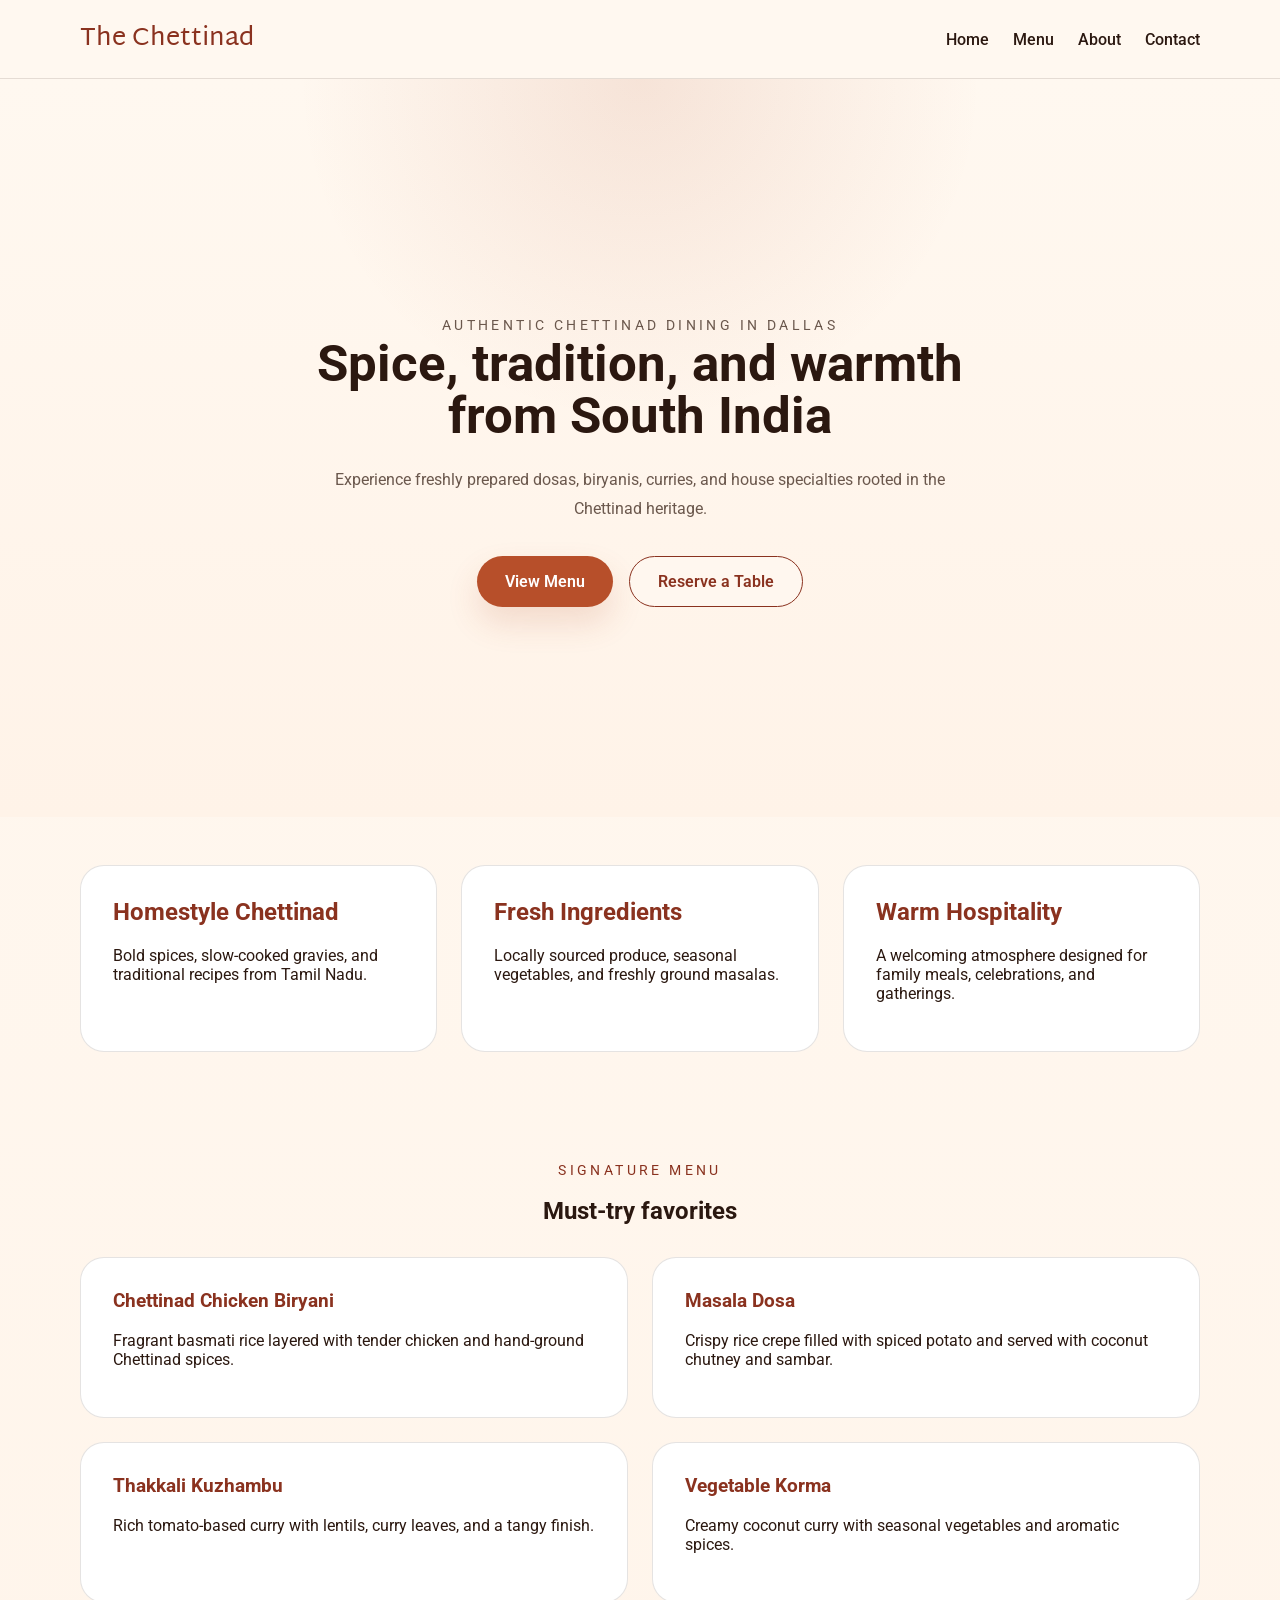
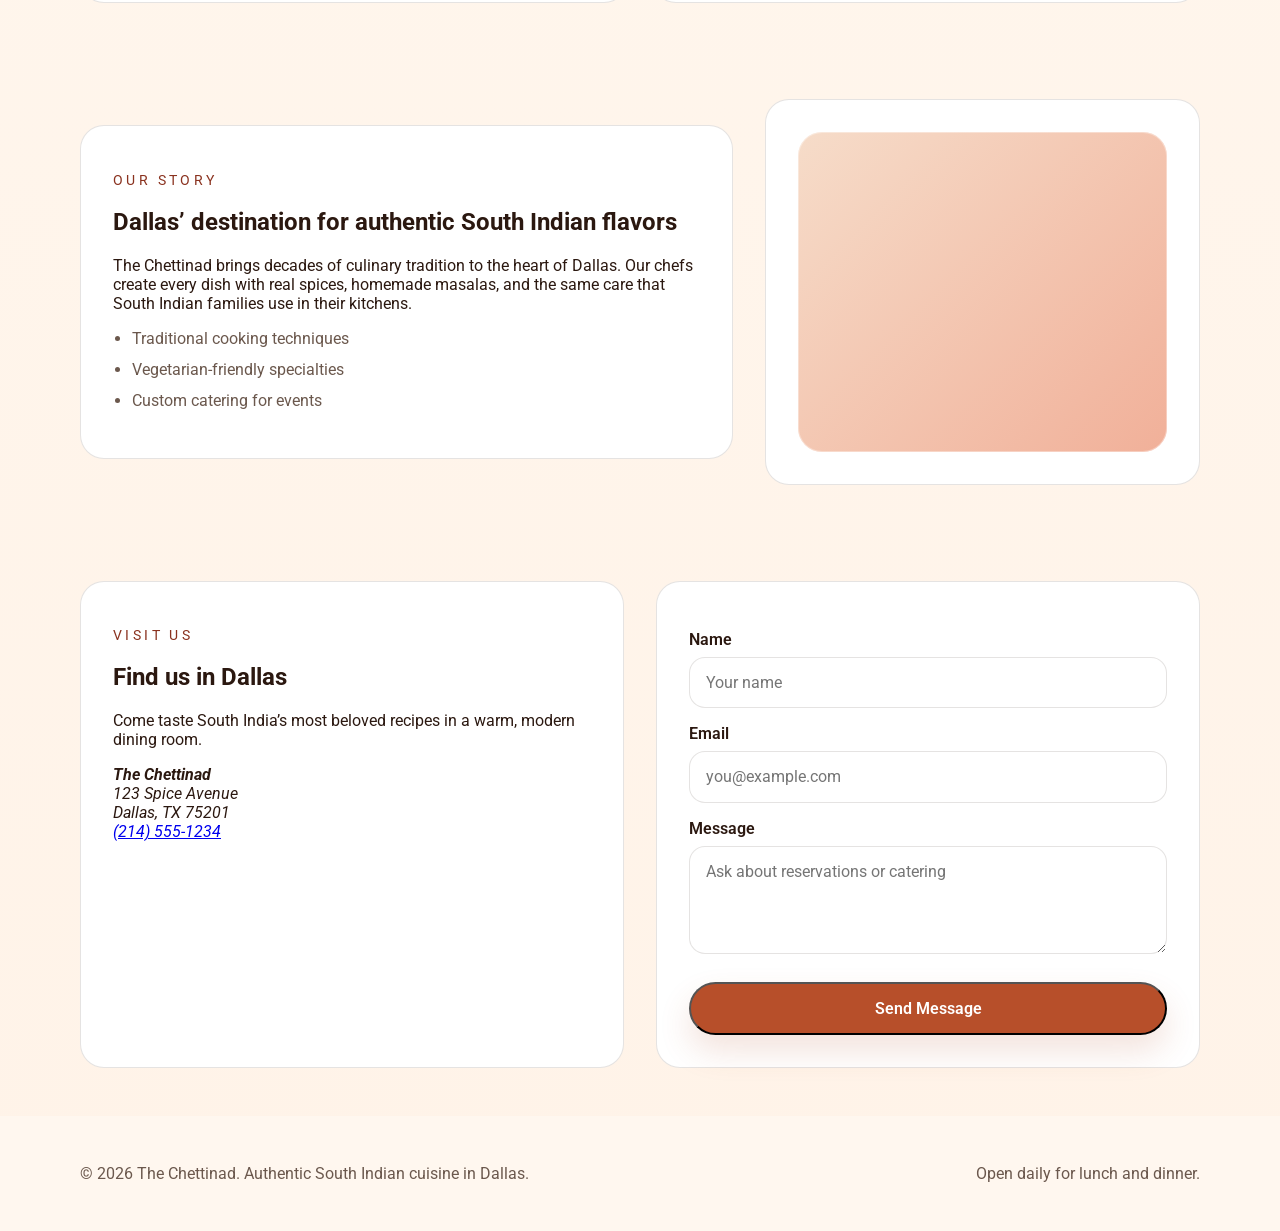
==== index.html @ 80319d09 "Initial commit: The Chettinad restaurant website" ====
<!DOCTYPE html>
<html lang="en">
<head>
  <meta charset="UTF-8" />
  <meta name="viewport" content="width=device-width, initial-scale=1.0" />
  <title>The Chettinad | South Indian Restaurant in Dallas</title>
  <meta name="description" content="The Chettinad is an authentic South Indian restaurant in Dallas serving Chettinad cuisine, dosas, biryanis, curries, and more." />
  <link rel="preconnect" href="https://fonts.googleapis.com" />
  <link rel="preconnect" href="https://fonts.gstatic.com" crossorigin />
  <link href="https://fonts.googleapis.com/css2?family=Roboto:wght@400;500;700&family=Martel+Sans:wght@600;700&display=swap" rel="stylesheet" />
  <link rel="stylesheet" href="styles.css" />
</head>
<body>
  <header class="site-header">
    <div class="container header-inner">
      <a href="#home" class="brand">The Chettinad</a>
      <button class="nav-toggle" aria-label="Toggle navigation">Menu</button>
      <nav class="site-nav">
        <a href="#home">Home</a>
        <a href="#menu">Menu</a>
        <a href="#about">About</a>
        <a href="#contact">Contact</a>
      </nav>
    </div>
  </header>

  <main>
    <section class="hero" id="home">
      <div class="container hero-content">
        <p class="eyebrow">Authentic Chettinad dining in Dallas</p>
        <h1>Spice, tradition, and warmth from South India</h1>
        <p>Experience freshly prepared dosas, biryanis, curries, and house specialties rooted in the Chettinad heritage.</p>
        <div class="hero-actions">
          <a class="button primary" href="#menu">View Menu</a>
          <a class="button secondary" href="#contact">Reserve a Table</a>
        </div>
      </div>
    </section>

    <section class="features container">
      <article class="feature-card">
        <h2>Homestyle Chettinad</h2>
        <p>Bold spices, slow-cooked gravies, and traditional recipes from Tamil Nadu.</p>
      </article>
      <article class="feature-card">
        <h2>Fresh Ingredients</h2>
        <p>Locally sourced produce, seasonal vegetables, and freshly ground masalas.</p>
      </article>
      <article class="feature-card">
        <h2>Warm Hospitality</h2>
        <p>A welcoming atmosphere designed for family meals, celebrations, and gatherings.</p>
      </article>
    </section>

    <section class="section-menu" id="menu">
      <div class="container section-header">
        <p class="eyebrow">Signature Menu</p>
        <h2>Must-try favorites</h2>
      </div>
      <div class="menu-grid container">
        <article class="menu-item">
          <h3>Chettinad Chicken Biryani</h3>
          <p>Fragrant basmati rice layered with tender chicken and hand-ground Chettinad spices.</p>
        </article>
        <article class="menu-item">
          <h3>Masala Dosa</h3>
          <p>Crispy rice crepe filled with spiced potato and served with coconut chutney and sambar.</p>
        </article>
        <article class="menu-item">
          <h3>Thakkali Kuzhambu</h3>
          <p>Rich tomato-based curry with lentils, curry leaves, and a tangy finish.</p>
        </article>
        <article class="menu-item">
          <h3>Vegetable Korma</h3>
          <p>Creamy coconut curry with seasonal vegetables and aromatic spices.</p>
        </article>
      </div>
    </section>

    <section class="section-about" id="about">
      <div class="container about-grid">
        <div>
          <p class="eyebrow">Our Story</p>
          <h2>Dallas’ destination for authentic South Indian flavors</h2>
          <p>The Chettinad brings decades of culinary tradition to the heart of Dallas. Our chefs create every dish with real spices, homemade masalas, and the same care that South Indian families use in their kitchens.</p>
          <ul>
            <li>Traditional cooking techniques</li>
            <li>Vegetarian-friendly specialties</li>
            <li>Custom catering for events</li>
          </ul>
        </div>
        <div class="about-image">
          <div class="image-block"></div>
        </div>
      </div>
    </section>

    <section class="section-contact" id="contact">
      <div class="container contact-grid">
        <div>
          <p class="eyebrow">Visit Us</p>
          <h2>Find us in Dallas</h2>
          <p>Come taste South India’s most beloved recipes in a warm, modern dining room.</p>
          <address>
            <strong>The Chettinad</strong><br />
            123 Spice Avenue<br />
            Dallas, TX 75201<br />
            <a href="tel:+12145551234">(214) 555-1234</a>
          </address>
        </div>
        <form class="contact-form" action="#" method="post">
          <label for="name">Name</label>
          <input type="text" id="name" name="name" placeholder="Your name" required />
          <label for="email">Email</label>
          <input type="email" id="email" name="email" placeholder="you@example.com" required />
          <label for="message">Message</label>
          <textarea id="message" name="message" rows="4" placeholder="Ask about reservations or catering"></textarea>
          <button type="submit" class="button primary">Send Message</button>
        </form>
      </div>
    </section>
  </main>

  <footer class="site-footer">
    <div class="container footer-inner">
      <p>© 2026 The Chettinad. Authentic South Indian cuisine in Dallas.</p>
      <p>Open daily for lunch and dinner.</p>
    </div>
  </footer>

  <script src="script.js"></script>
</body>
</html>
---- styles.css ----
:root {
  --bg: #fff8f0;
  --surface: #fff;
  --text: #2b1810;
  --muted: #6b584d;
  --accent: #b74f2a;
  --accent-dark: #8a321f;
  --accent-soft: #f6dcc9;
  --border: rgba(43, 24, 16, 0.12);
}

* {
  box-sizing: border-box;
}

html {
  scroll-behavior: smooth;
}

body {
  margin: 0;
  font-family: "Roboto", sans-serif;
  color: var(--text);
  background: linear-gradient(180deg, #fff8f0 0%, #fff3e8 100%);
}

img {
  max-width: 100%;
  display: block;
}

button,
input,
textarea {
  font: inherit;
}

.container {
  width: min(1120px, calc(100% - 2rem));
  margin: 0 auto;
}

.site-header {
  position: sticky;
  top: 0;
  z-index: 10;
  backdrop-filter: blur(14px);
  background: rgba(255, 248, 240, 0.92);
  border-bottom: 1px solid var(--border);
}

.header-inner {
  display: flex;
  align-items: center;
  justify-content: space-between;
  gap: 1rem;
  padding: 1rem 0;
}

.brand {
  font-family: "Martel Sans", sans-serif;
  font-size: 1.6rem;
  color: var(--accent-dark);
  text-decoration: none;
}

.site-nav {
  display: flex;
  gap: 1.5rem;
  align-items: center;
}

.site-nav a {
  color: var(--text);
  text-decoration: none;
  font-weight: 500;
}

.nav-toggle {
  display: none;
  border: 1px solid var(--border);
  background: var(--surface);
  color: var(--text);
  padding: 0.7rem 1rem;
  border-radius: 999px;
}

.hero {
  min-height: 82vh;
  display: grid;
  place-items: center;
  background: radial-gradient(circle at top, rgba(183, 79, 42, 0.12), transparent 35%), linear-gradient(180deg, #fff8f0 0%, #fff3e8 100%);
  padding: 4rem 0;
}

.hero-content {
  text-align: center;
  max-width: 760px;
}

.eyebrow {
  text-transform: uppercase;
  letter-spacing: 0.25em;
  color: var(--accent-dark);
  font-size: 0.85rem;
  margin-bottom: 1rem;
}

.hero h1 {
  font-size: clamp(2.75rem, 4vw, 4.5rem);
  line-height: 1.02;
  margin: 0;
}

.hero p {
  margin: 1.5rem auto 0;
  max-width: 42rem;
  color: var(--muted);
  line-height: 1.8;
}

.hero-actions {
  display: flex;
  flex-wrap: wrap;
  justify-content: center;
  gap: 1rem;
  margin-top: 2rem;
}

.button {
  display: inline-flex;
  align-items: center;
  justify-content: center;
  padding: 0.95rem 1.75rem;
  border-radius: 999px;
  text-decoration: none;
  font-weight: 600;
  transition: transform 0.2s ease, box-shadow 0.2s ease;
}

.button:hover {
  transform: translateY(-1px);
}

.primary {
  background: var(--accent);
  color: #fff;
  box-shadow: 0 16px 32px rgba(183, 79, 42, 0.16);
}

.secondary {
  border: 1px solid var(--accent-dark);
  color: var(--accent-dark);
  background: rgba(255, 248, 240, 0.9);
}

.features {
  display: grid;
  grid-template-columns: repeat(3, minmax(0, 1fr));
  gap: 1.5rem;
  margin: 3rem auto;
}

.feature-card {
  background: var(--surface);
  border: 1px solid var(--border);
  padding: 2rem;
  border-radius: 24px;
}

.feature-card h2 {
  margin-top: 0;
  color: var(--accent-dark);
}

.section-header {
  text-align: center;
  margin-bottom: 2rem;
}

.section-menu,
.section-about,
.section-contact {
  padding: 3rem 0;
}

.menu-grid {
  display: grid;
  grid-template-columns: repeat(2, minmax(0, 1fr));
  gap: 1.5rem;
}

.menu-item,
.about-image,
.contact-form,
.about-grid > div,
.contact-grid > div {
  background: var(--surface);
  border: 1px solid var(--border);
  border-radius: 24px;
  padding: 2rem;
}

.menu-item h3 {
  margin-top: 0;
  color: var(--accent-dark);
}

.about-grid {
  display: grid;
  grid-template-columns: 1.5fr 1fr;
  gap: 2rem;
  align-items: center;
}

.about-image .image-block {
  min-height: 320px;
  background: linear-gradient(135deg, #f6dcc9 0%, #f1b099 100%);
  border-radius: 24px;
  box-shadow: inset 0 0 0 1px rgba(255, 255, 255, 0.35);
}

.about-grid ul {
  padding-left: 1.2rem;
  color: var(--muted);
}

.about-grid li {
  margin-bottom: 0.75rem;
}

.contact-grid {
  display: grid;
  grid-template-columns: 1fr 1fr;
  gap: 2rem;
}

.contact-form label {
  display: block;
  margin-top: 1rem;
  margin-bottom: 0.5rem;
  font-weight: 600;
}

.contact-form input,
.contact-form textarea {
  width: 100%;
  padding: 0.95rem 1rem;
  border: 1px solid var(--border);
  border-radius: 16px;
  background: #fff;
  color: var(--text);
}

.contact-form button {
  margin-top: 1.5rem;
  width: 100%;
}

.site-footer {
  padding: 2rem 0;
  background: rgba(255, 248, 240, 0.95);
}

.footer-inner {
  display: flex;
  justify-content: space-between;
  align-items: center;
  gap: 1rem;
  color: var(--muted);
}

@media (max-width: 860px) {
  .features,
  .menu-grid,
  .about-grid,
  .contact-grid {
    grid-template-columns: 1fr;
  }

  .footer-inner {
    flex-direction: column;
    text-align: center;
  }
}

@media (max-width: 720px) {
  .header-inner {
    flex-wrap: wrap;
  }

  .site-nav {
    width: 100%;
    display: none;
    flex-direction: column;
    gap: 1rem;
    padding-top: 1rem;
  }

  .site-nav.open {
    display: flex;
  }

  .nav-toggle {
    display: inline-flex;
  }
}
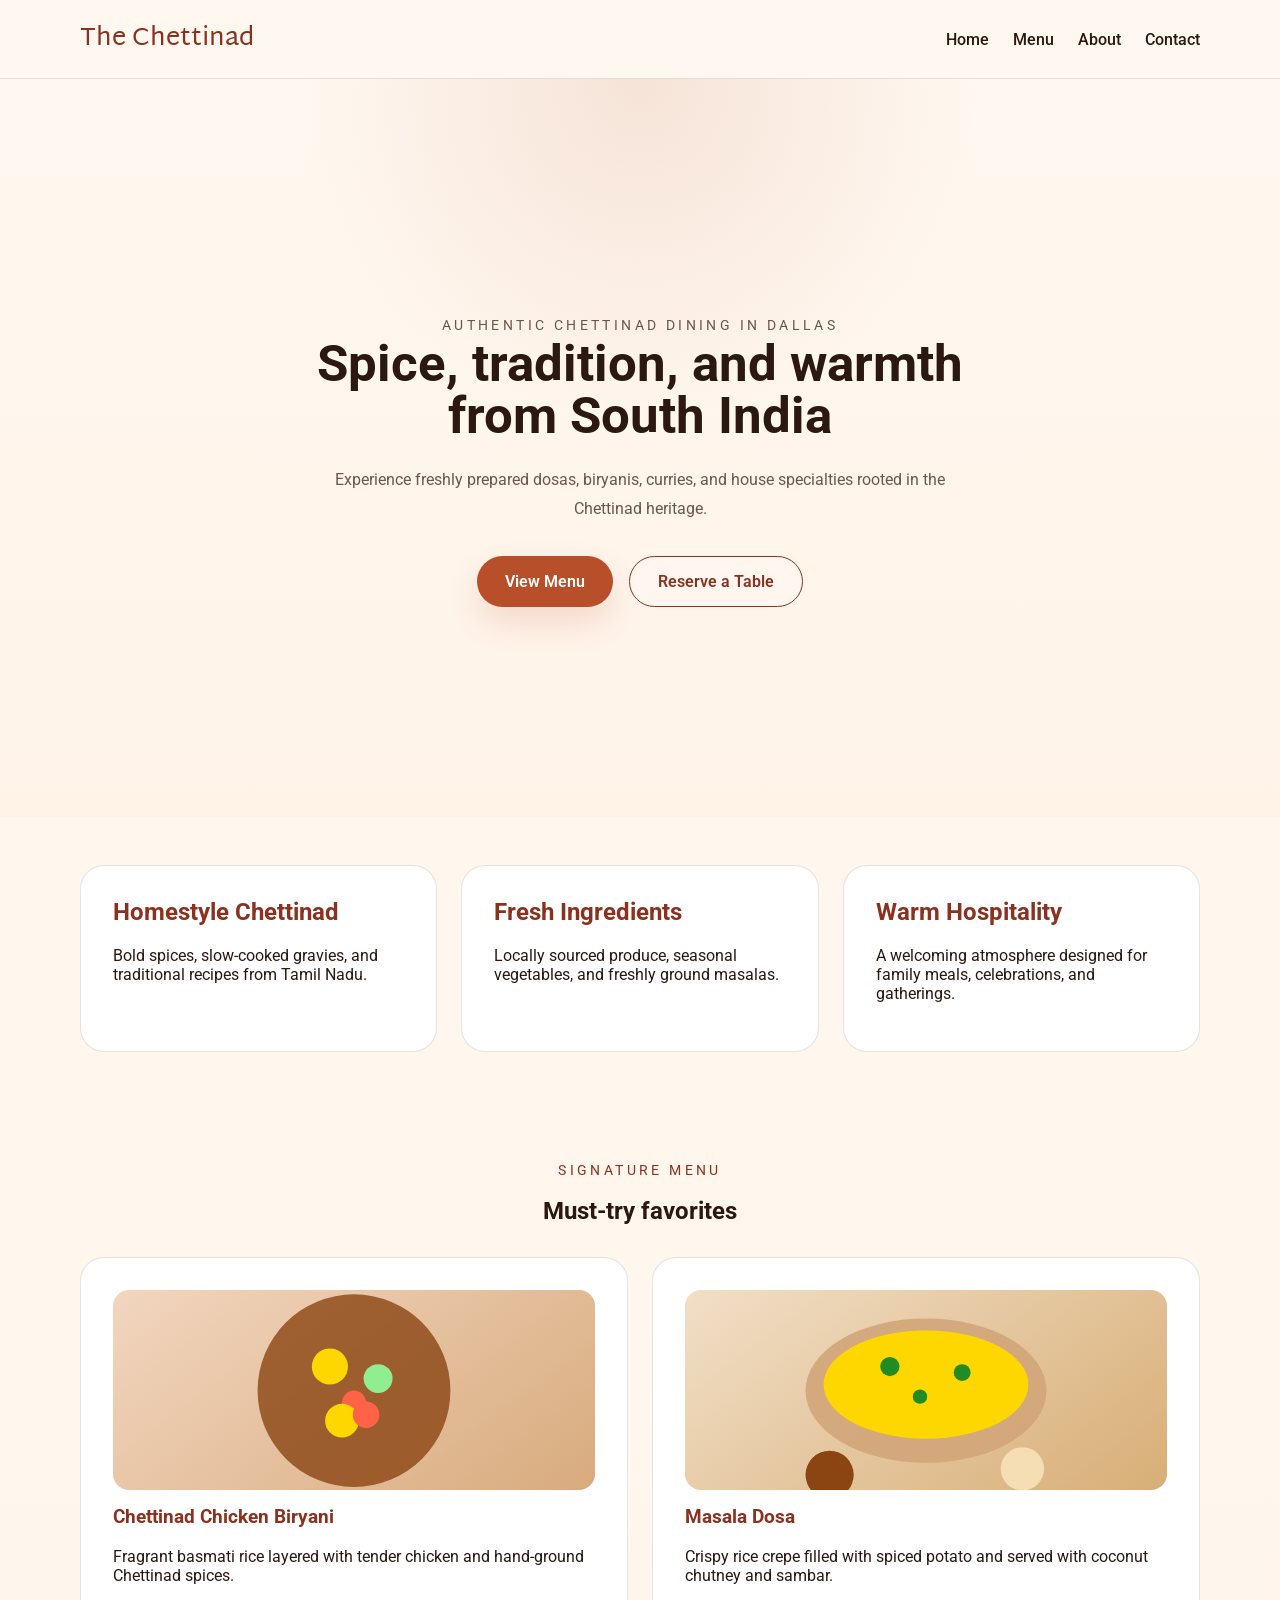
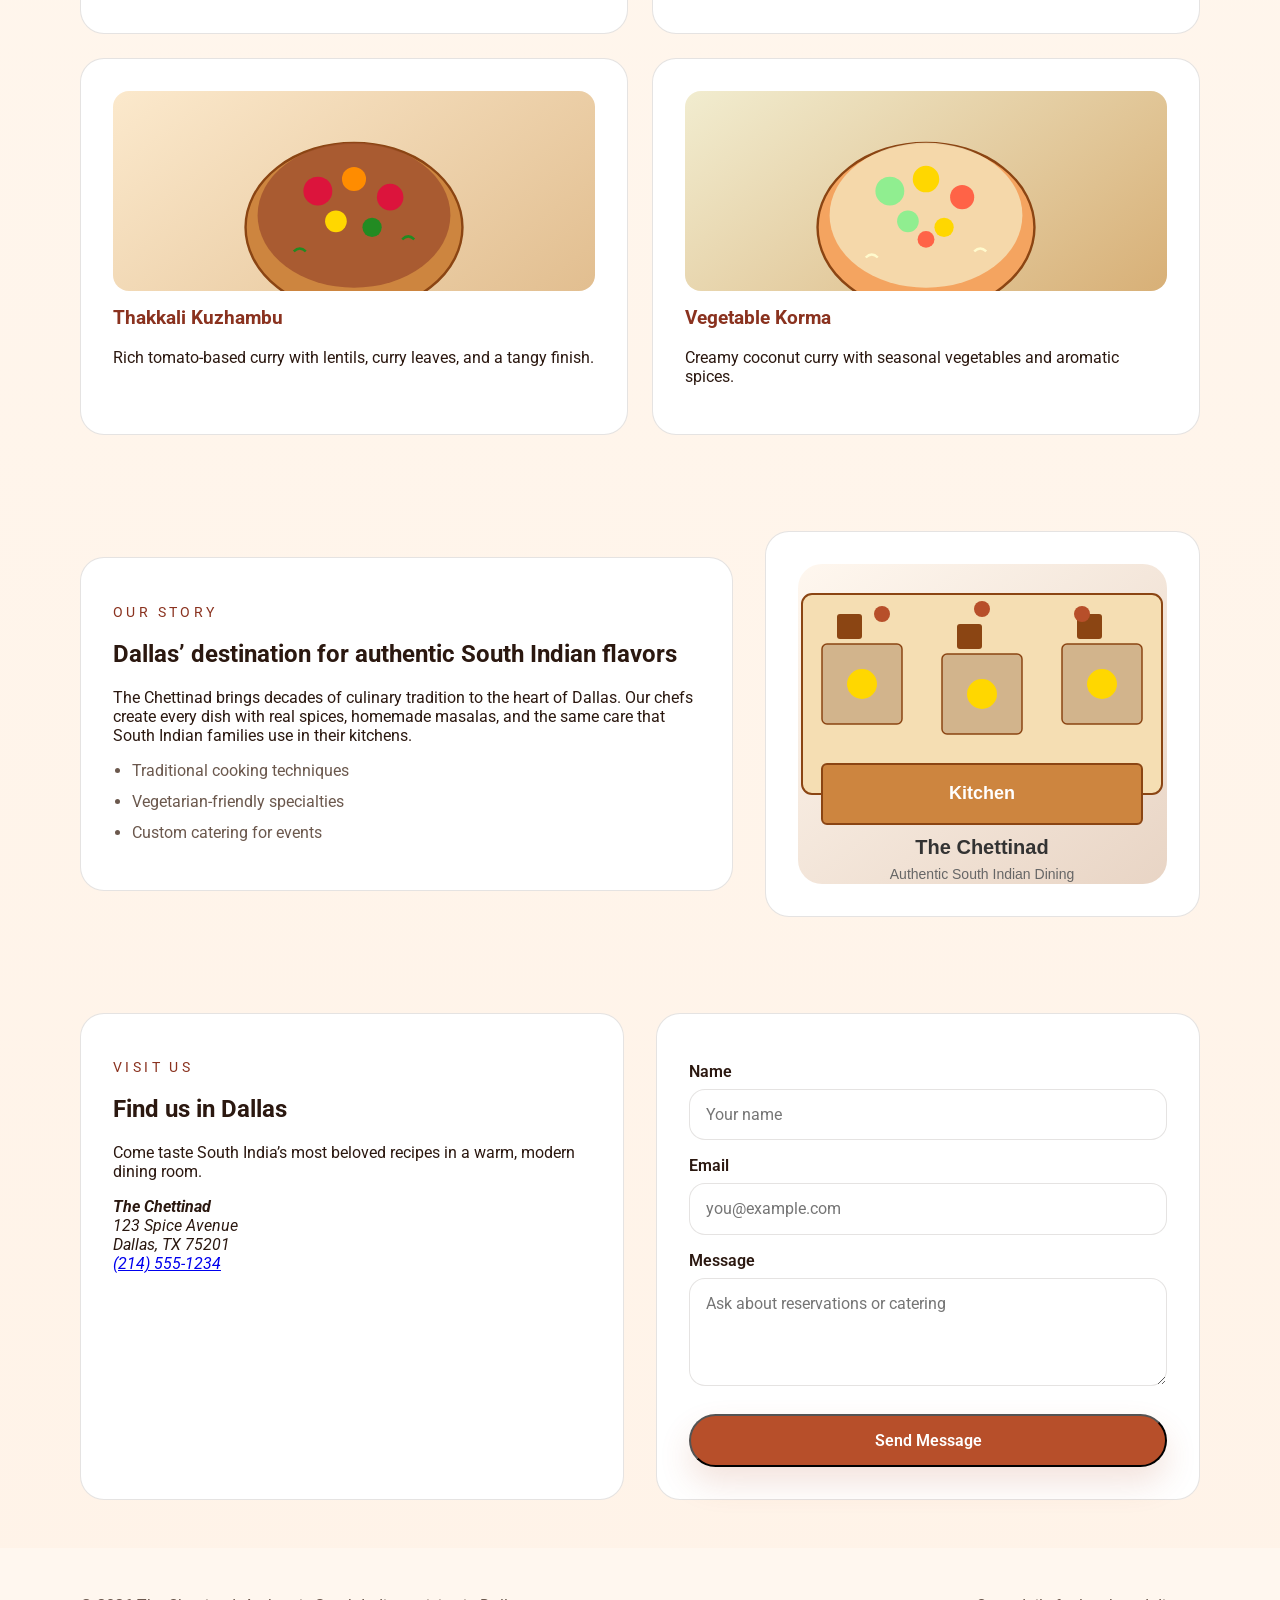
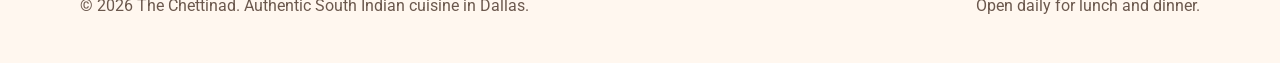
==== commit 16b388bc: "Add menu and restaurant images" ====
--- a/index.html
+++ b/index.html
@@ -59,18 +59,22 @@
       </div>
       <div class="menu-grid container">
         <article class="menu-item">
+          <img src="images/biryani.svg" alt="Chettinad Chicken Biryani" />
           <h3>Chettinad Chicken Biryani</h3>
           <p>Fragrant basmati rice layered with tender chicken and hand-ground Chettinad spices.</p>
         </article>
         <article class="menu-item">
+          <img src="images/dosa.svg" alt="Masala Dosa" />
           <h3>Masala Dosa</h3>
           <p>Crispy rice crepe filled with spiced potato and served with coconut chutney and sambar.</p>
         </article>
         <article class="menu-item">
+          <img src="images/curry.svg" alt="Thakkali Kuzhambu" />
           <h3>Thakkali Kuzhambu</h3>
           <p>Rich tomato-based curry with lentils, curry leaves, and a tangy finish.</p>
         </article>
         <article class="menu-item">
+          <img src="images/korma.svg" alt="Vegetable Korma" />
           <h3>Vegetable Korma</h3>
           <p>Creamy coconut curry with seasonal vegetables and aromatic spices.</p>
         </article>
@@ -90,7 +94,7 @@
           </ul>
         </div>
         <div class="about-image">
-          <div class="image-block"></div>
+          <img src="images/restaurant.svg" alt="The Chettinad Restaurant" />
         </div>
       </div>
     </section>
--- a/styles.css
+++ b/styles.css
@@ -206,6 +206,14 @@
   color: var(--accent-dark);
 }
 
+.menu-item img {
+  width: 100%;
+  height: 200px;
+  object-fit: cover;
+  border-radius: 16px;
+  margin-bottom: 1rem;
+}
+
 .about-grid {
   display: grid;
   grid-template-columns: 1.5fr 1fr;
@@ -218,6 +226,13 @@
   background: linear-gradient(135deg, #f6dcc9 0%, #f1b099 100%);
   border-radius: 24px;
   box-shadow: inset 0 0 0 1px rgba(255, 255, 255, 0.35);
+}
+
+.about-image img {
+  width: 100%;
+  height: 320px;
+  object-fit: cover;
+  border-radius: 24px;
 }
 
 .about-grid ul {
